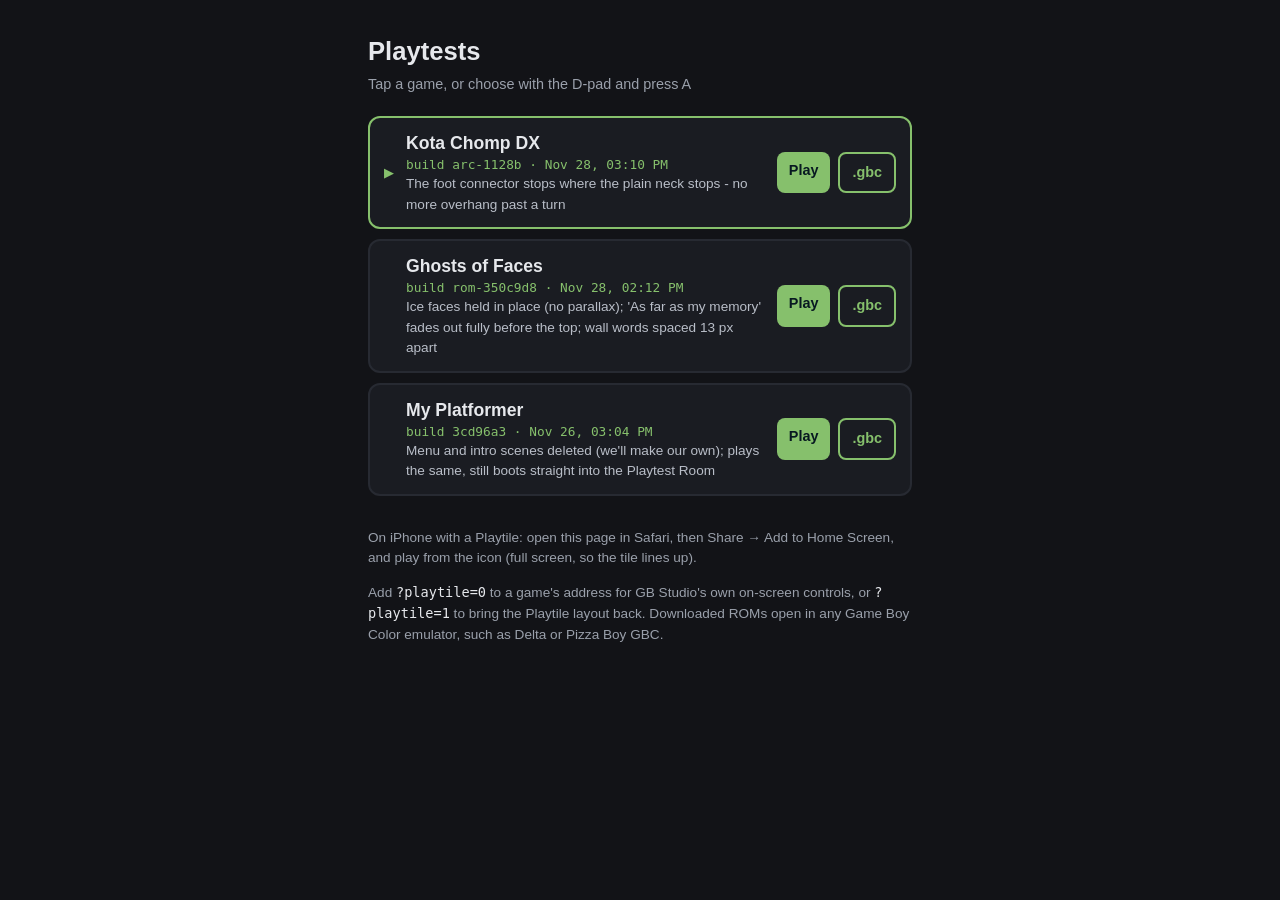
==== index.html @ a4a94be1 "Post Kota Chomp DX build arc-1128b: The foot connector stops where the plain neck stops - no more ov" ====
<!doctype html>
<!-- Game picker: the playtest site's front page and the Home Screen app's start page.
     Written by tools/playtile/inject.mjs (installSiteShell) on every publish. -->
<html lang="en">
  <head>
    <meta charset="utf-8" />
    <meta name="viewport" content="width=device-width, initial-scale=1, viewport-fit=cover" />
    <meta name="robots" content="noindex" />
    <title>Playtests</title>
    <meta name="apple-mobile-web-app-capable" content="yes" />
    <meta name="mobile-web-app-capable" content="yes" />
    <meta name="apple-mobile-web-app-status-bar-style" content="black-translucent" />
    <meta name="apple-mobile-web-app-title" content="Playtests" />
    <meta name="theme-color" content="#121317" />
    <meta name="format-detection" content="telephone=no" />
    <link rel="manifest" href="manifest.webmanifest?v=20261128T151018" />
    <link rel="apple-touch-icon" href="playtile/icon-180.png?v=20261128T151018" />
    <link rel="stylesheet" href="playtile/launcher.css?v=20261128T151018" />
    <link rel="stylesheet" href="playtile/playtile.css?v=20261128T151018" />
    <script>window.PLAYTILE_BUILD = {"build":"20261128T151018","time":"2026-11-28T15:10:18.681Z","page":"launcher","home":"./"};</script>
    <script src="playtile/playtile.js?v=20261128T151018"></script>
  </head>
  <body>
    <main id="launcher">
      <header>
        <h1>Playtests</h1>
        <p class="hint">Tap a game, or choose with the D-pad and press A</p>
      </header>
      <ol id="games" data-pt-scroll></ol>
      <p id="status">Loading games&hellip;</p>
      <section class="help">
        <p>
          On iPhone with a Playtile: open this page in Safari, then Share &rarr; Add to Home
          Screen, and play from the icon (full screen, so the tile lines up).
        </p>
        <p>
          Add <code>?playtile=0</code> to a game's address for GB Studio's own on-screen
          controls, or <code>?playtile=1</code> to bring the Playtile layout back. Downloaded
          ROMs open in any Game Boy Color emulator, such as Delta or Pizza Boy GBC.
        </p>
      </section>
    </main>
    <script src="playtile/launcher.js?v=20261128T151018"></script>
  </body>
</html>
---- playtile/launcher.css ----
/* Game picker. Plain page on desktop; with Playtile mode on (html.pt-on) the list
   becomes a Game Boy-style menu inside the screen area above the tile. */

:root {
  --gb0: #e0f8cf;
  --gb1: #86c06c;
  --gb2: #306850;
  --gb3: #071821;
}

body {
  margin: 0;
  min-height: 100vh;
  background: #121317;
  color: #e6e8ec;
  font: 16px/1.5 -apple-system, BlinkMacSystemFont, "Segoe UI", Roboto, sans-serif;
}

#launcher {
  max-width: 34rem;
  margin: 0 auto;
  padding: 2rem 16px 3rem;
}

#launcher header h1 {
  margin: 0;
  font-size: 1.6rem;
}

#launcher .hint {
  margin: 0.25rem 0 1.25rem;
  color: #9aa0ab;
  font-size: 0.9rem;
}

#games {
  list-style: none;
  margin: 0;
  padding: 0;
}

.game {
  display: flex;
  align-items: center;
  gap: 12px;
  margin-bottom: 10px;
  padding: 12px 14px;
  border: 2px solid #272a32;
  border-radius: 12px;
  background: #1a1c22;
  cursor: pointer;
}

.game.selected {
  border-color: var(--gb1);
}

.game .cursor {
  color: var(--gb1);
  font-size: 0.8rem;
  visibility: hidden;
}

.game.selected .cursor {
  visibility: visible;
}

.game .info {
  flex: 1;
  min-width: 0;
}

.game .title {
  font-weight: 700;
  font-size: 1.1rem;
}

.game .meta {
  color: var(--gb1);
  font: 0.8rem/1.4 ui-monospace, Menlo, Consolas, monospace;
}

.game .note {
  color: #b9bec8;
  font-size: 0.85rem;
}

.game .note:empty {
  display: none;
}

.game .actions {
  display: flex;
  gap: 8px;
}

.game .actions a {
  padding: 8px 12px;
  border-radius: 8px;
  font-weight: 700;
  font-size: 0.9rem;
  text-decoration: none;
  white-space: nowrap;
}

.game .play {
  background: var(--gb1);
  color: var(--gb3);
}

.game .download {
  border: 2px solid var(--gb1);
  color: var(--gb1);
}

.game a:focus-visible {
  outline: 3px solid #fff;
  outline-offset: 2px;
}

#status:empty {
  display: none;
}

#launcher .help {
  margin-top: 2rem;
  color: #9aa0ab;
  font-size: 0.85rem;
}

#launcher code {
  color: #e6e8ec;
}

/* ---- Playtile mode: a menu inside the screen area ---- */

html.pt-on #launcher {
  position: fixed;
  left: var(--pt-sx);
  top: var(--pt-sy);
  width: var(--pt-sw);
  height: var(--pt-sh);
  z-index: 1;
  box-sizing: border-box;
  max-width: none;
  margin: 0;
  padding: 14px 12px 10px;
  display: flex;
  flex-direction: column;
  background: var(--gb0);
  color: var(--gb3);
}

html.pt-on #launcher header h1 {
  font-size: 20px;
  line-height: 1.2;
}

html.pt-on #launcher .hint {
  margin: 2px 0 10px;
  color: var(--gb2);
  font-size: 12px;
}

html.pt-on #games {
  flex: 1;
  overflow-y: auto;
  overscroll-behavior: contain;
  -webkit-overflow-scrolling: auto;
}

html.pt-on .game {
  margin-bottom: 6px;
  padding: 8px 10px;
  border: 2px solid var(--gb2);
  border-radius: 6px;
  background: transparent;
  gap: 8px;
}

html.pt-on .game.selected {
  border-color: var(--gb3);
  background: var(--gb2);
  color: var(--gb0);
}

html.pt-on .game .cursor {
  color: var(--gb0);
}

html.pt-on .game .meta {
  color: inherit;
  opacity: 0.85;
  font-size: 11px;
}

html.pt-on .game .note {
  color: inherit;
  opacity: 0.85;
  font-size: 12px;
  line-height: 1.3;
}

html.pt-on .game .actions,
html.pt-on #launcher .help {
  display: none;
}

html.pt-on #status {
  margin: 8px 0 0;
  color: var(--gb2);
  font-size: 13px;
}
---- playtile/playtile.css ----
/* Playtile mode (see playtile.js). Every rule is scoped to html.pt-on, so with the
   mode off (desktop) the export looks and plays exactly as before. */

html.pt-on,
html.pt-on body {
  position: fixed;
  inset: 0;
  margin: 0;
  overflow: hidden;
  background: #121317 !important;
  touch-action: none;
  overscroll-behavior: none;
  -webkit-user-select: none;
  user-select: none;
  -webkit-touch-callout: none;
  -webkit-tap-highlight-color: transparent;
  -webkit-text-size-adjust: 100%;
}

/* The export's own on-screen controls give way to the tile */
html.pt-on #controller {
  display: none !important;
}

/* Game screen: placed by playtile.js (exactly 8x in device pixels on the 13 Pro Max) */
html.pt-on #game {
  position: fixed !important;
  left: var(--pt-sx, 0.667px);
  top: var(--pt-sy, 52px);
  width: var(--pt-sw, 426.667px);
  height: var(--pt-sh, 384px);
  display: block;
  z-index: 1;
  background: #000;
}

html.pt-on #game canvas {
  display: block;
  width: 100% !important;
  height: 100% !important;
  object-fit: fill;
  image-rendering: -webkit-optimize-contrast;
  image-rendering: pixelated;
}

html.pt-on #pt-safe {
  position: fixed;
  visibility: hidden;
  pointer-events: none;
  padding: env(safe-area-inset-top) env(safe-area-inset-right) env(safe-area-inset-bottom) env(safe-area-inset-left);
}

html.pt-on #pt-svg {
  position: fixed;
  left: 0;
  top: 0;
  z-index: 2;
  pointer-events: none;
  overflow: visible;
  font-family: -apple-system, BlinkMacSystemFont, "Helvetica Neue", Arial, sans-serif;
}

html.pt-on .pt-tile-label {
  fill: #8a909b;
  font-size: 10px;
  font-weight: 700;
  letter-spacing: 0.8px;
  text-anchor: middle;
}

html.pt-on .pt-ring {
  fill: #22252c;
  stroke: #3f444e;
  stroke-width: 1.5;
}

html.pt-on .pt-ring.pt-down {
  fill: #3a3f4a;
  stroke: #8a909b;
}

html.pt-on .pt-pill rect {
  fill: #272a32;
}

html.pt-on .pt-pill text {
  fill: #c9ccd3;
  font-size: 12px;
  font-weight: 700;
  text-anchor: middle;
  dominant-baseline: central;
}

html.pt-on .pt-pill.pt-down rect {
  fill: #3a3f4a;
}

html.pt-on .pt-pill.pt-on-state rect {
  fill: #343844;
  stroke: #8a909b;
  stroke-width: 1;
}

html.pt-on .pt-pill.pt-attention rect {
  fill: #2f5d46;
}

html.pt-on .pt-pill.pt-attention text {
  fill: #e0f8cf;
}

/* Debug view */
html.pt-on .pt-dbg-screen {
  fill: none;
  stroke: #4aa8ff;
  stroke-width: 1;
  stroke-dasharray: 4 3;
}

html.pt-on .pt-dbg-zone {
  fill: rgba(255, 170, 40, 0.12);
  stroke: #ffaa28;
  stroke-width: 1;
}

html.pt-on .pt-dbg-grid {
  stroke: #ffaa28;
  stroke-width: 1;
  stroke-dasharray: 3 3;
}

html.pt-on .pt-dbg-pad {
  fill: none;
  stroke: #5cf0b4;
  stroke-width: 1;
}

html.pt-on .pt-dbg-label {
  fill: #5cf0b4;
  font-size: 11px;
  font-weight: 700;
  text-anchor: middle;
  dominant-baseline: central;
}

html.pt-on .pt-dbg-touch {
  fill: rgba(255, 64, 96, 0.55);
  stroke: #fff;
  stroke-width: 1.5;
}

html.pt-on .pt-dbg-touch-label {
  fill: #fff;
  font-size: 11px;
  font-weight: 700;
  paint-order: stroke;
  stroke: #000;
  stroke-width: 3px;
}

html.pt-on #pt-info {
  display: none;
  position: fixed;
  left: calc(var(--pt-sx) + 4px);
  top: calc(var(--pt-sy) + 4px);
  max-width: calc(var(--pt-sw) - 8px);
  z-index: 4;
  padding: 4px 6px;
  border-radius: 4px;
  background: rgba(0, 0, 0, 0.7);
  color: #bff5df;
  font: 10px/1.35 ui-monospace, Menlo, Consolas, monospace;
  white-space: pre-wrap;
  pointer-events: none;
}

html.pt-on #pt-info .pt-btn {
  display: inline-block;
  min-width: 0;
  margin-top: 6px;
  padding: 5px 12px;
  font: 700 11px -apple-system, BlinkMacSystemFont, "Helvetica Neue", Arial, sans-serif;
}

html.pt-on #pt-stamp {
  position: fixed;
  left: 0;
  right: 0;
  z-index: 2;
  color: #6b707a;
  font: 10px/12px ui-monospace, Menlo, Consolas, monospace;
  text-align: center;
  pointer-events: none;
}

/* Panels sit over the game screen, never under the tile */
html.pt-on .pt-panel {
  position: fixed;
  left: var(--pt-sx);
  top: var(--pt-sy);
  width: var(--pt-sw);
  height: var(--pt-sh);
  z-index: 5;
  box-sizing: border-box;
  padding: 20px 18px;
  display: flex;
  flex-direction: column;
  align-items: center;
  justify-content: center;
  gap: 12px;
  background: rgba(18, 19, 23, 0.94);
  color: #c9ccd3;
  font: 14px/1.4 -apple-system, BlinkMacSystemFont, "Helvetica Neue", Arial, sans-serif;
  text-align: center;
  pointer-events: none;
}

html.pt-on .pt-title {
  font-weight: 700;
  font-size: 17px;
  color: #e6e8ec;
}

html.pt-on .pt-big {
  font-size: 26px;
  font-weight: 700;
  color: #fff;
}

html.pt-on .pt-big small {
  font-size: 13px;
  font-weight: 400;
  color: #9aa0ab;
}

html.pt-on .pt-msg {
  color: #ffb3a8;
  font-size: 13px;
}

html.pt-on .pt-dots {
  display: flex;
  gap: 8px;
}

html.pt-on .pt-dots span {
  width: 10px;
  height: 10px;
  border-radius: 50%;
  background: #3f444e;
}

html.pt-on .pt-dots span.done {
  background: #5cf0b4;
}

html.pt-on .pt-dots span.now {
  background: #fff;
}

html.pt-on .pt-row {
  display: flex;
  gap: 10px;
  margin-top: 6px;
}

html.pt-on .pt-btn {
  min-width: 96px;
  padding: 10px 16px;
  border-radius: 20px;
  background: #272a32;
  color: #c9ccd3;
  font-weight: 700;
  font-size: 13px;
}

html.pt-on #pt-rotate {
  display: none;
  position: fixed;
  inset: 0;
  z-index: 8;
  flex-direction: column;
  align-items: center;
  justify-content: center;
  gap: 8px;
  background: #121317;
  color: #c9ccd3;
  font: 700 18px -apple-system, BlinkMacSystemFont, "Helvetica Neue", Arial, sans-serif;
}

html.pt-on #pt-rotate div:first-child {
  font-size: 48px;
}

/* One transparent layer over everything takes every touch */
html.pt-on #pt-touch {
  position: fixed;
  inset: 0;
  z-index: 9;
  touch-action: none;
  -webkit-user-select: none;
  user-select: none;
  -webkit-touch-callout: none;
}
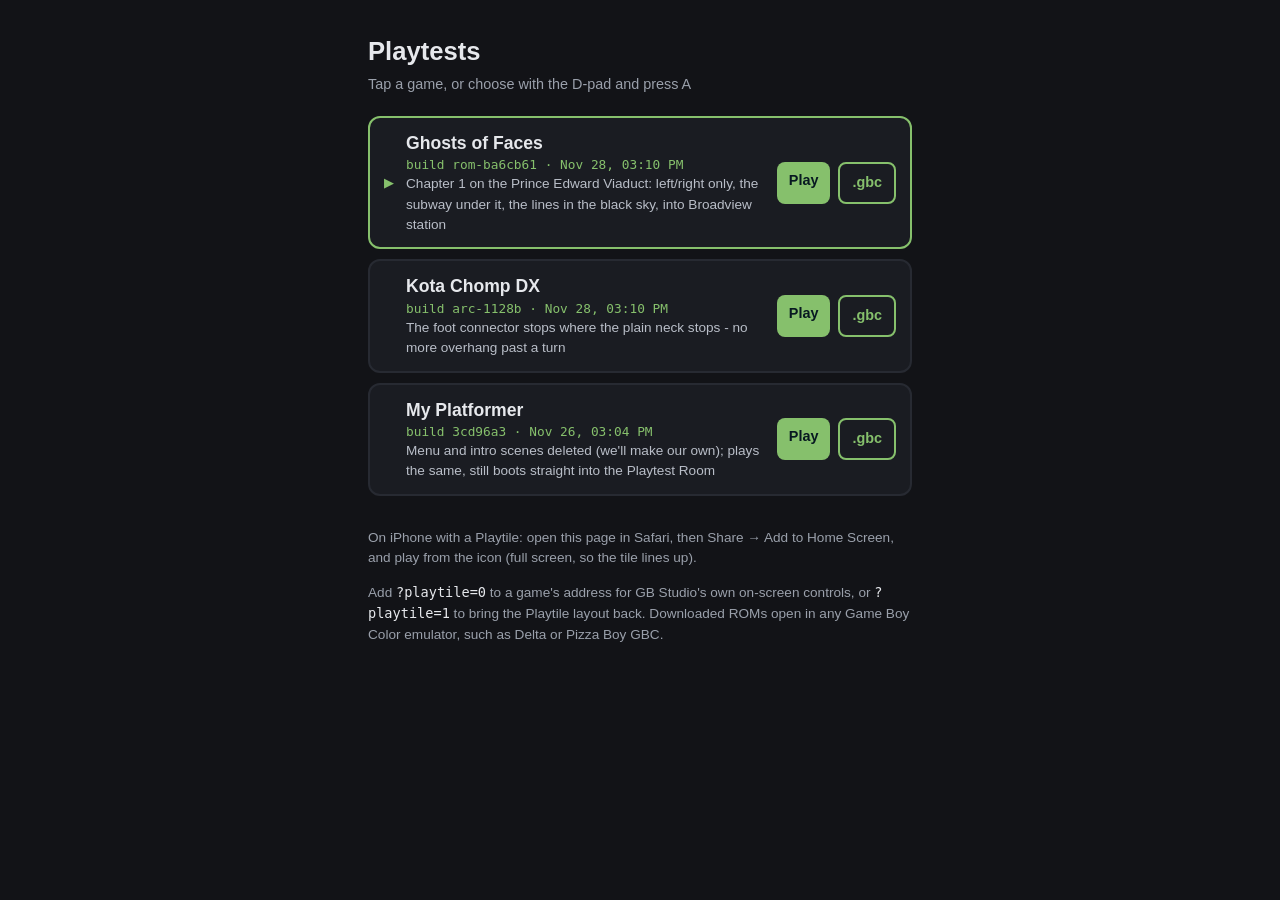
==== commit 7a5c5432: "Post Ghosts of Faces build rom-ba6cb61: Chapter 1 on the Prince Edward Viaduct: left/right only, the" ====
--- a/index.html
+++ b/index.html
@@ -13,12 +13,12 @@
     <meta name="apple-mobile-web-app-title" content="Playtests" />
     <meta name="theme-color" content="#121317" />
     <meta name="format-detection" content="telephone=no" />
-    <link rel="manifest" href="manifest.webmanifest?v=20261128T151018" />
-    <link rel="apple-touch-icon" href="playtile/icon-180.png?v=20261128T151018" />
-    <link rel="stylesheet" href="playtile/launcher.css?v=20261128T151018" />
-    <link rel="stylesheet" href="playtile/playtile.css?v=20261128T151018" />
-    <script>window.PLAYTILE_BUILD = {"build":"20261128T151018","time":"2026-11-28T15:10:18.681Z","page":"launcher","home":"./"};</script>
-    <script src="playtile/playtile.js?v=20261128T151018"></script>
+    <link rel="manifest" href="manifest.webmanifest?v=20261128T151058" />
+    <link rel="apple-touch-icon" href="playtile/icon-180.png?v=20261128T151058" />
+    <link rel="stylesheet" href="playtile/launcher.css?v=20261128T151058" />
+    <link rel="stylesheet" href="playtile/playtile.css?v=20261128T151058" />
+    <script>window.PLAYTILE_BUILD = {"build":"20261128T151058","time":"2026-11-28T15:10:58.187Z","page":"launcher","home":"./"};</script>
+    <script src="playtile/playtile.js?v=20261128T151058"></script>
   </head>
   <body>
     <main id="launcher">
@@ -40,6 +40,6 @@
         </p>
       </section>
     </main>
-    <script src="playtile/launcher.js?v=20261128T151018"></script>
+    <script src="playtile/launcher.js?v=20261128T151058"></script>
   </body>
 </html>
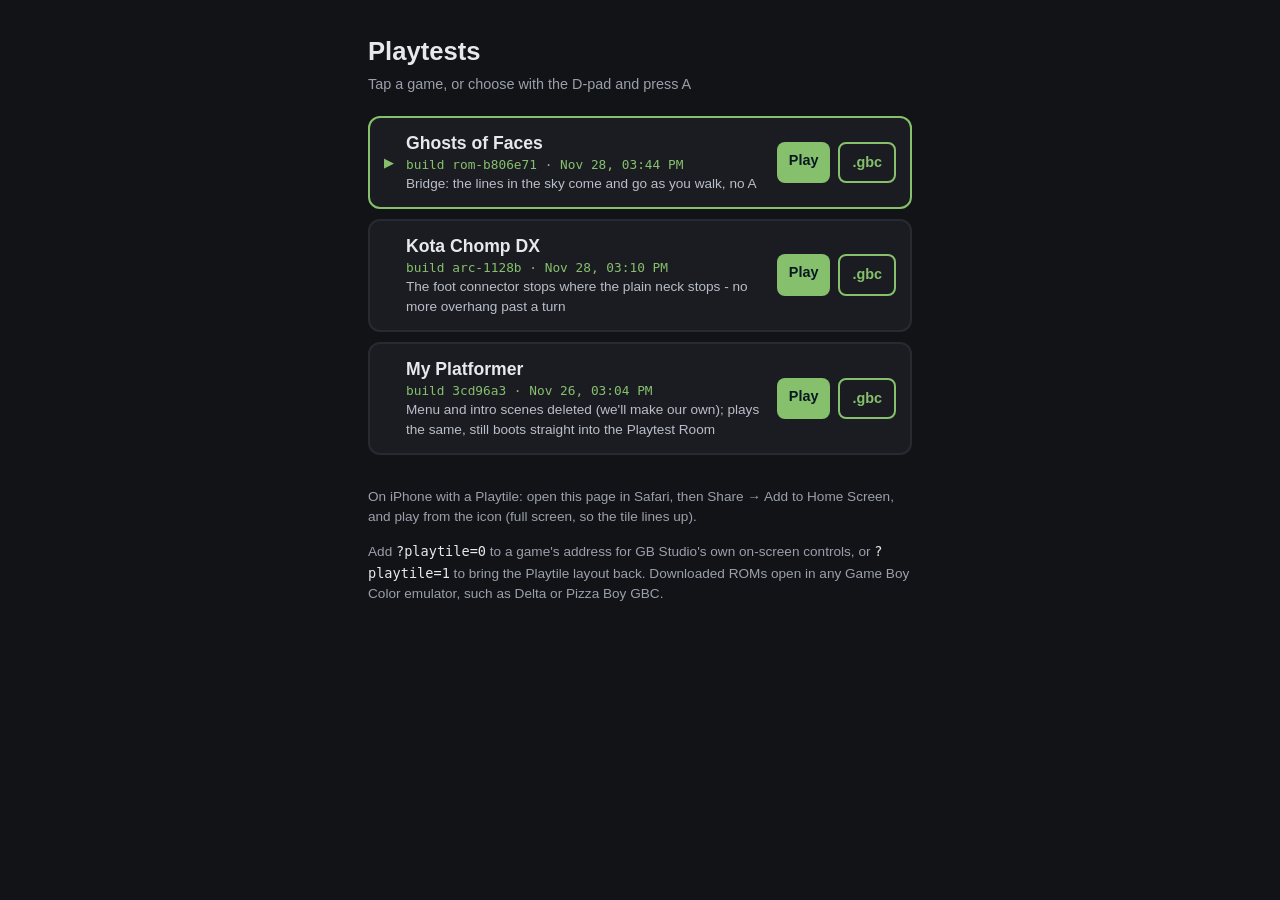
==== commit 5e52b230: "Post Ghosts of Faces build rom-b806e71: Bridge: the lines in the sky come and go as you walk, no A" ====
--- a/index.html
+++ b/index.html
@@ -13,12 +13,12 @@
     <meta name="apple-mobile-web-app-title" content="Playtests" />
     <meta name="theme-color" content="#121317" />
     <meta name="format-detection" content="telephone=no" />
-    <link rel="manifest" href="manifest.webmanifest?v=20261128T151058" />
-    <link rel="apple-touch-icon" href="playtile/icon-180.png?v=20261128T151058" />
-    <link rel="stylesheet" href="playtile/launcher.css?v=20261128T151058" />
-    <link rel="stylesheet" href="playtile/playtile.css?v=20261128T151058" />
-    <script>window.PLAYTILE_BUILD = {"build":"20261128T151058","time":"2026-11-28T15:10:58.187Z","page":"launcher","home":"./"};</script>
-    <script src="playtile/playtile.js?v=20261128T151058"></script>
+    <link rel="manifest" href="manifest.webmanifest?v=20261128T154459" />
+    <link rel="apple-touch-icon" href="playtile/icon-180.png?v=20261128T154459" />
+    <link rel="stylesheet" href="playtile/launcher.css?v=20261128T154459" />
+    <link rel="stylesheet" href="playtile/playtile.css?v=20261128T154459" />
+    <script>window.PLAYTILE_BUILD = {"build":"20261128T154459","time":"2026-11-28T15:44:59.398Z","page":"launcher","home":"./"};</script>
+    <script src="playtile/playtile.js?v=20261128T154459"></script>
   </head>
   <body>
     <main id="launcher">
@@ -40,6 +40,6 @@
         </p>
       </section>
     </main>
-    <script src="playtile/launcher.js?v=20261128T151058"></script>
+    <script src="playtile/launcher.js?v=20261128T154459"></script>
   </body>
 </html>
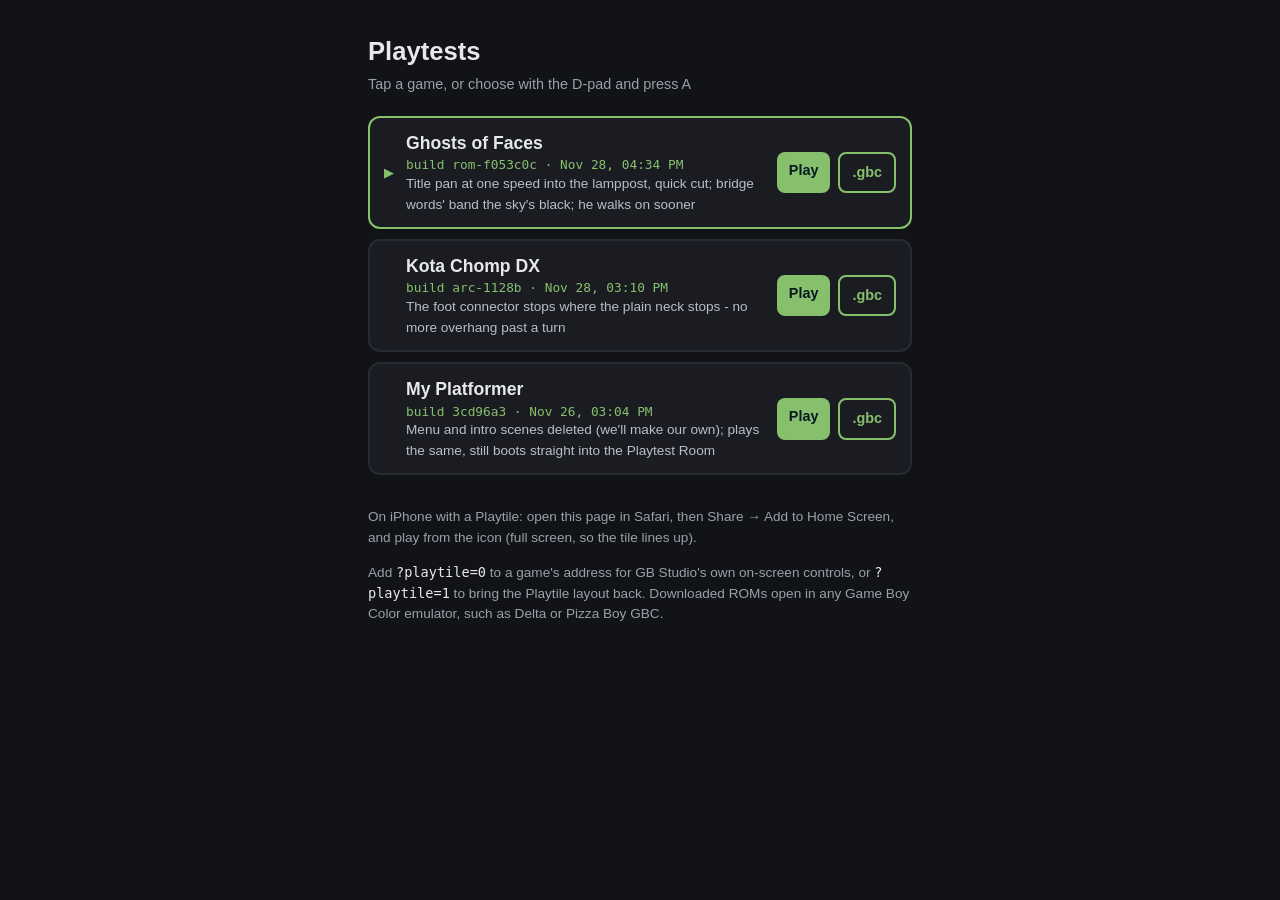
==== commit 93afef2f: "Post Ghosts of Faces build rom-f053c0c: Title pan at one speed into the lamppost, quick cut; bridge " ====
--- a/index.html
+++ b/index.html
@@ -13,12 +13,12 @@
     <meta name="apple-mobile-web-app-title" content="Playtests" />
     <meta name="theme-color" content="#121317" />
     <meta name="format-detection" content="telephone=no" />
-    <link rel="manifest" href="manifest.webmanifest?v=20261128T154459" />
-    <link rel="apple-touch-icon" href="playtile/icon-180.png?v=20261128T154459" />
-    <link rel="stylesheet" href="playtile/launcher.css?v=20261128T154459" />
-    <link rel="stylesheet" href="playtile/playtile.css?v=20261128T154459" />
-    <script>window.PLAYTILE_BUILD = {"build":"20261128T154459","time":"2026-11-28T15:44:59.398Z","page":"launcher","home":"./"};</script>
-    <script src="playtile/playtile.js?v=20261128T154459"></script>
+    <link rel="manifest" href="manifest.webmanifest?v=20261128T163406" />
+    <link rel="apple-touch-icon" href="playtile/icon-180.png?v=20261128T163406" />
+    <link rel="stylesheet" href="playtile/launcher.css?v=20261128T163406" />
+    <link rel="stylesheet" href="playtile/playtile.css?v=20261128T163406" />
+    <script>window.PLAYTILE_BUILD = {"build":"20261128T163406","time":"2026-11-28T16:34:06.279Z","page":"launcher","home":"./"};</script>
+    <script src="playtile/playtile.js?v=20261128T163406"></script>
   </head>
   <body>
     <main id="launcher">
@@ -40,6 +40,6 @@
         </p>
       </section>
     </main>
-    <script src="playtile/launcher.js?v=20261128T154459"></script>
+    <script src="playtile/launcher.js?v=20261128T163406"></script>
   </body>
 </html>
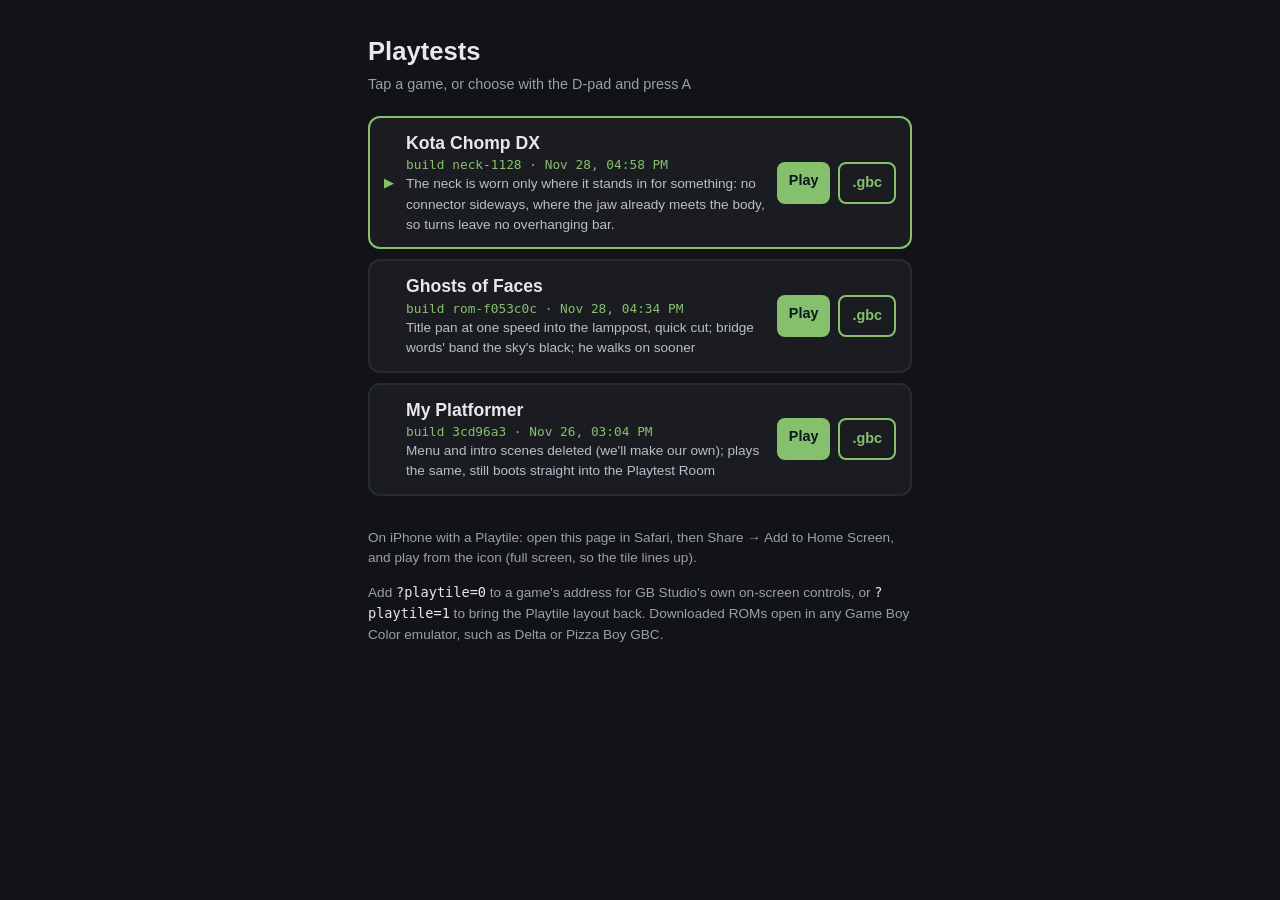
==== commit d9c1b4c7: "Post Kota Chomp DX build neck-1128: The neck is worn only where it stands in for something: no conne" ====
--- a/index.html
+++ b/index.html
@@ -13,12 +13,12 @@
     <meta name="apple-mobile-web-app-title" content="Playtests" />
     <meta name="theme-color" content="#121317" />
     <meta name="format-detection" content="telephone=no" />
-    <link rel="manifest" href="manifest.webmanifest?v=20261128T163406" />
-    <link rel="apple-touch-icon" href="playtile/icon-180.png?v=20261128T163406" />
-    <link rel="stylesheet" href="playtile/launcher.css?v=20261128T163406" />
-    <link rel="stylesheet" href="playtile/playtile.css?v=20261128T163406" />
-    <script>window.PLAYTILE_BUILD = {"build":"20261128T163406","time":"2026-11-28T16:34:06.279Z","page":"launcher","home":"./"};</script>
-    <script src="playtile/playtile.js?v=20261128T163406"></script>
+    <link rel="manifest" href="manifest.webmanifest?v=20261128T165833" />
+    <link rel="apple-touch-icon" href="playtile/icon-180.png?v=20261128T165833" />
+    <link rel="stylesheet" href="playtile/launcher.css?v=20261128T165833" />
+    <link rel="stylesheet" href="playtile/playtile.css?v=20261128T165833" />
+    <script>window.PLAYTILE_BUILD = {"build":"20261128T165833","time":"2026-11-28T16:58:33.607Z","page":"launcher","home":"./"};</script>
+    <script src="playtile/playtile.js?v=20261128T165833"></script>
   </head>
   <body>
     <main id="launcher">
@@ -40,6 +40,6 @@
         </p>
       </section>
     </main>
-    <script src="playtile/launcher.js?v=20261128T163406"></script>
+    <script src="playtile/launcher.js?v=20261128T165833"></script>
   </body>
 </html>
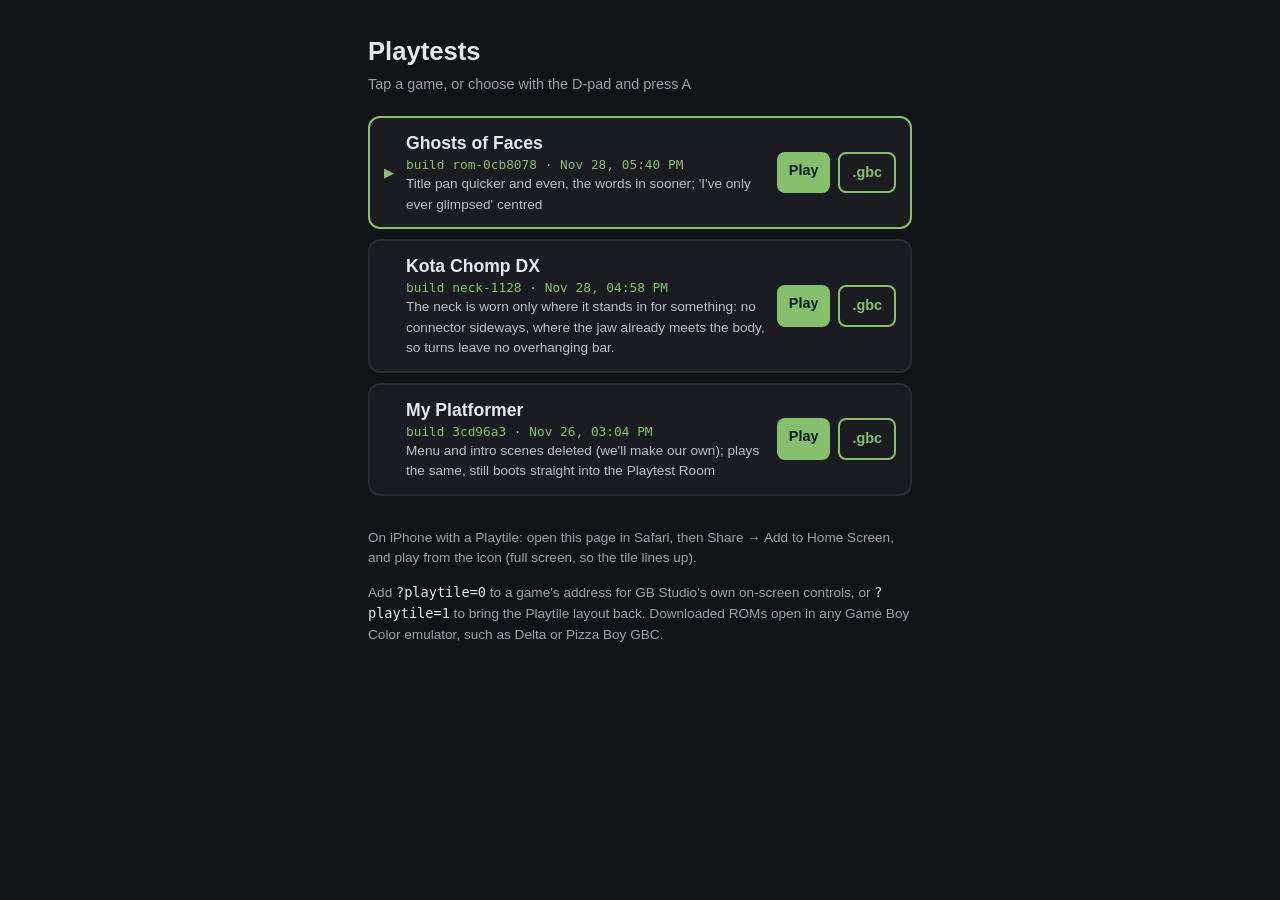
==== commit e32d8343: "Post Ghosts of Faces build rom-0cb8078: Title pan quicker and even, the words in sooner; 'I've only " ====
--- a/index.html
+++ b/index.html
@@ -13,12 +13,12 @@
     <meta name="apple-mobile-web-app-title" content="Playtests" />
     <meta name="theme-color" content="#121317" />
     <meta name="format-detection" content="telephone=no" />
-    <link rel="manifest" href="manifest.webmanifest?v=20261128T165833" />
-    <link rel="apple-touch-icon" href="playtile/icon-180.png?v=20261128T165833" />
-    <link rel="stylesheet" href="playtile/launcher.css?v=20261128T165833" />
-    <link rel="stylesheet" href="playtile/playtile.css?v=20261128T165833" />
-    <script>window.PLAYTILE_BUILD = {"build":"20261128T165833","time":"2026-11-28T16:58:33.607Z","page":"launcher","home":"./"};</script>
-    <script src="playtile/playtile.js?v=20261128T165833"></script>
+    <link rel="manifest" href="manifest.webmanifest?v=20261128T174040" />
+    <link rel="apple-touch-icon" href="playtile/icon-180.png?v=20261128T174040" />
+    <link rel="stylesheet" href="playtile/launcher.css?v=20261128T174040" />
+    <link rel="stylesheet" href="playtile/playtile.css?v=20261128T174040" />
+    <script>window.PLAYTILE_BUILD = {"build":"20261128T174040","time":"2026-11-28T17:40:40.307Z","page":"launcher","home":"./"};</script>
+    <script src="playtile/playtile.js?v=20261128T174040"></script>
   </head>
   <body>
     <main id="launcher">
@@ -40,6 +40,6 @@
         </p>
       </section>
     </main>
-    <script src="playtile/launcher.js?v=20261128T165833"></script>
+    <script src="playtile/launcher.js?v=20261128T174040"></script>
   </body>
 </html>
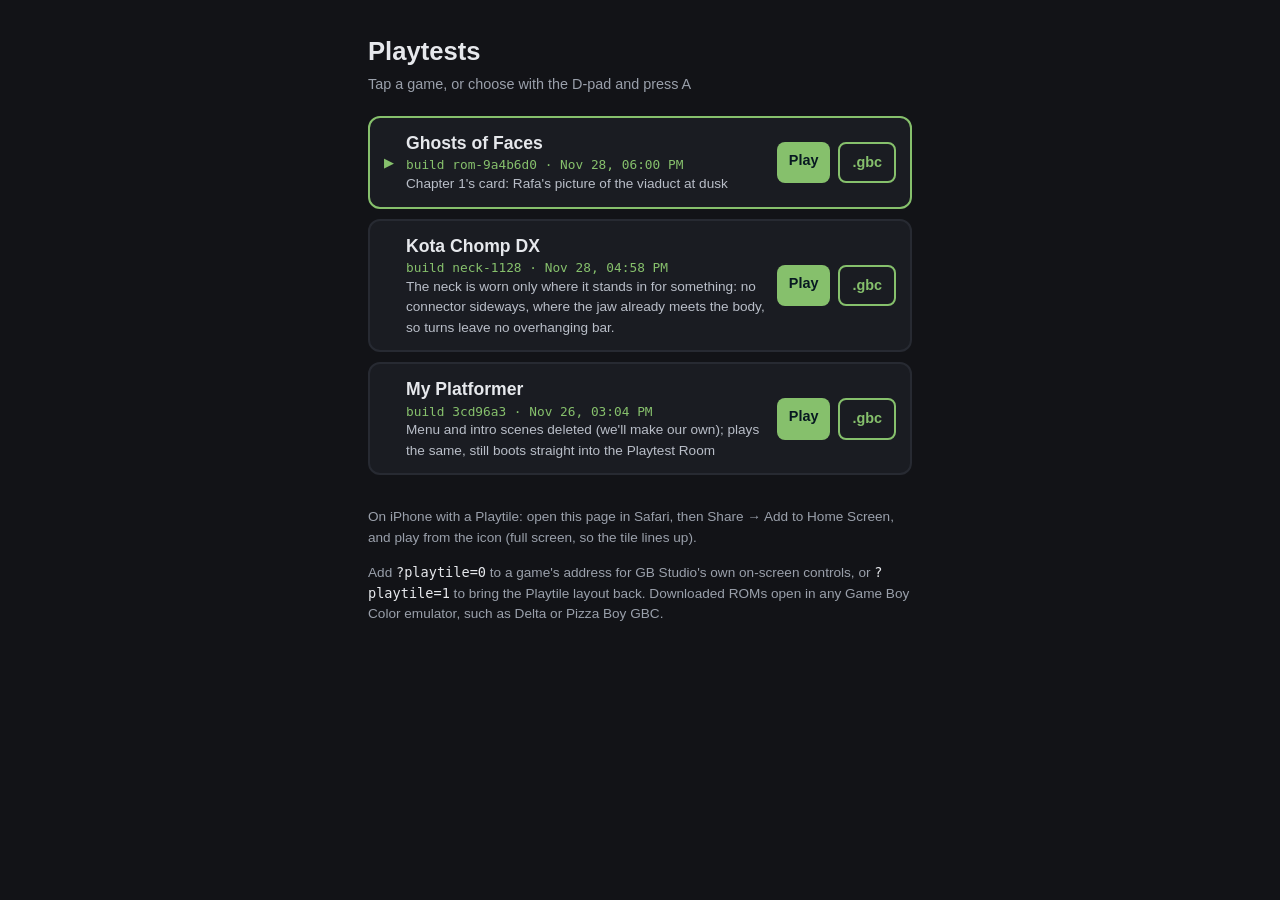
==== commit 8f3f330c: "Post Ghosts of Faces build rom-9a4b6d0: Chapter 1's card: Rafa's picture of the viaduct at dusk" ====
--- a/index.html
+++ b/index.html
@@ -13,12 +13,12 @@
     <meta name="apple-mobile-web-app-title" content="Playtests" />
     <meta name="theme-color" content="#121317" />
     <meta name="format-detection" content="telephone=no" />
-    <link rel="manifest" href="manifest.webmanifest?v=20261128T174040" />
-    <link rel="apple-touch-icon" href="playtile/icon-180.png?v=20261128T174040" />
-    <link rel="stylesheet" href="playtile/launcher.css?v=20261128T174040" />
-    <link rel="stylesheet" href="playtile/playtile.css?v=20261128T174040" />
-    <script>window.PLAYTILE_BUILD = {"build":"20261128T174040","time":"2026-11-28T17:40:40.307Z","page":"launcher","home":"./"};</script>
-    <script src="playtile/playtile.js?v=20261128T174040"></script>
+    <link rel="manifest" href="manifest.webmanifest?v=20261128T180020" />
+    <link rel="apple-touch-icon" href="playtile/icon-180.png?v=20261128T180020" />
+    <link rel="stylesheet" href="playtile/launcher.css?v=20261128T180020" />
+    <link rel="stylesheet" href="playtile/playtile.css?v=20261128T180020" />
+    <script>window.PLAYTILE_BUILD = {"build":"20261128T180020","time":"2026-11-28T18:00:20.695Z","page":"launcher","home":"./"};</script>
+    <script src="playtile/playtile.js?v=20261128T180020"></script>
   </head>
   <body>
     <main id="launcher">
@@ -40,6 +40,6 @@
         </p>
       </section>
     </main>
-    <script src="playtile/launcher.js?v=20261128T174040"></script>
+    <script src="playtile/launcher.js?v=20261128T180020"></script>
   </body>
 </html>
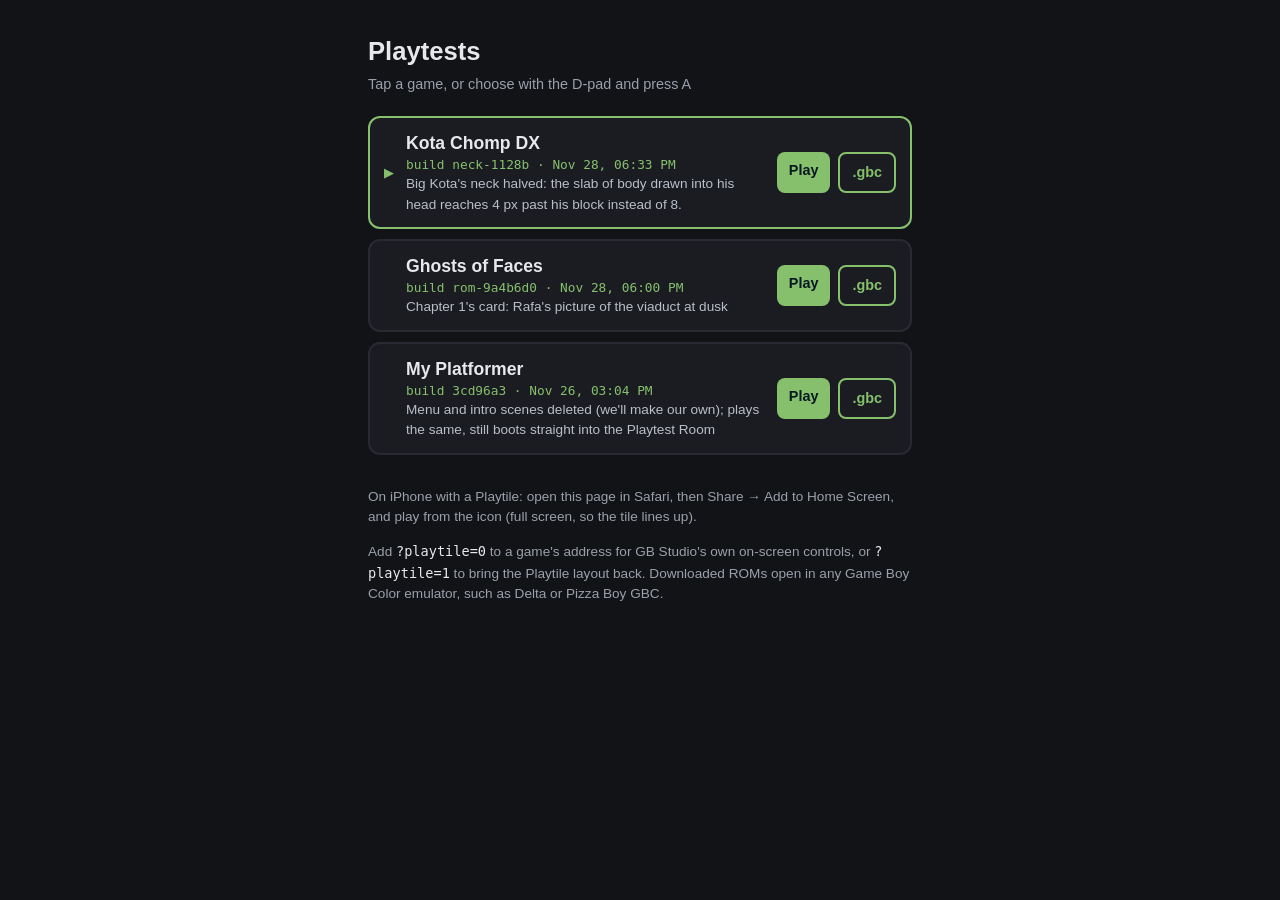
==== commit bf428c3e: "Post Kota Chomp DX build neck-1128b: Big Kota's neck halved: the slab of body drawn into his head re" ====
--- a/index.html
+++ b/index.html
@@ -13,12 +13,12 @@
     <meta name="apple-mobile-web-app-title" content="Playtests" />
     <meta name="theme-color" content="#121317" />
     <meta name="format-detection" content="telephone=no" />
-    <link rel="manifest" href="manifest.webmanifest?v=20261128T180020" />
-    <link rel="apple-touch-icon" href="playtile/icon-180.png?v=20261128T180020" />
-    <link rel="stylesheet" href="playtile/launcher.css?v=20261128T180020" />
-    <link rel="stylesheet" href="playtile/playtile.css?v=20261128T180020" />
-    <script>window.PLAYTILE_BUILD = {"build":"20261128T180020","time":"2026-11-28T18:00:20.695Z","page":"launcher","home":"./"};</script>
-    <script src="playtile/playtile.js?v=20261128T180020"></script>
+    <link rel="manifest" href="manifest.webmanifest?v=20261128T183313" />
+    <link rel="apple-touch-icon" href="playtile/icon-180.png?v=20261128T183313" />
+    <link rel="stylesheet" href="playtile/launcher.css?v=20261128T183313" />
+    <link rel="stylesheet" href="playtile/playtile.css?v=20261128T183313" />
+    <script>window.PLAYTILE_BUILD = {"build":"20261128T183313","time":"2026-11-28T18:33:13.148Z","page":"launcher","home":"./"};</script>
+    <script src="playtile/playtile.js?v=20261128T183313"></script>
   </head>
   <body>
     <main id="launcher">
@@ -40,6 +40,6 @@
         </p>
       </section>
     </main>
-    <script src="playtile/launcher.js?v=20261128T180020"></script>
+    <script src="playtile/launcher.js?v=20261128T183313"></script>
   </body>
 </html>
